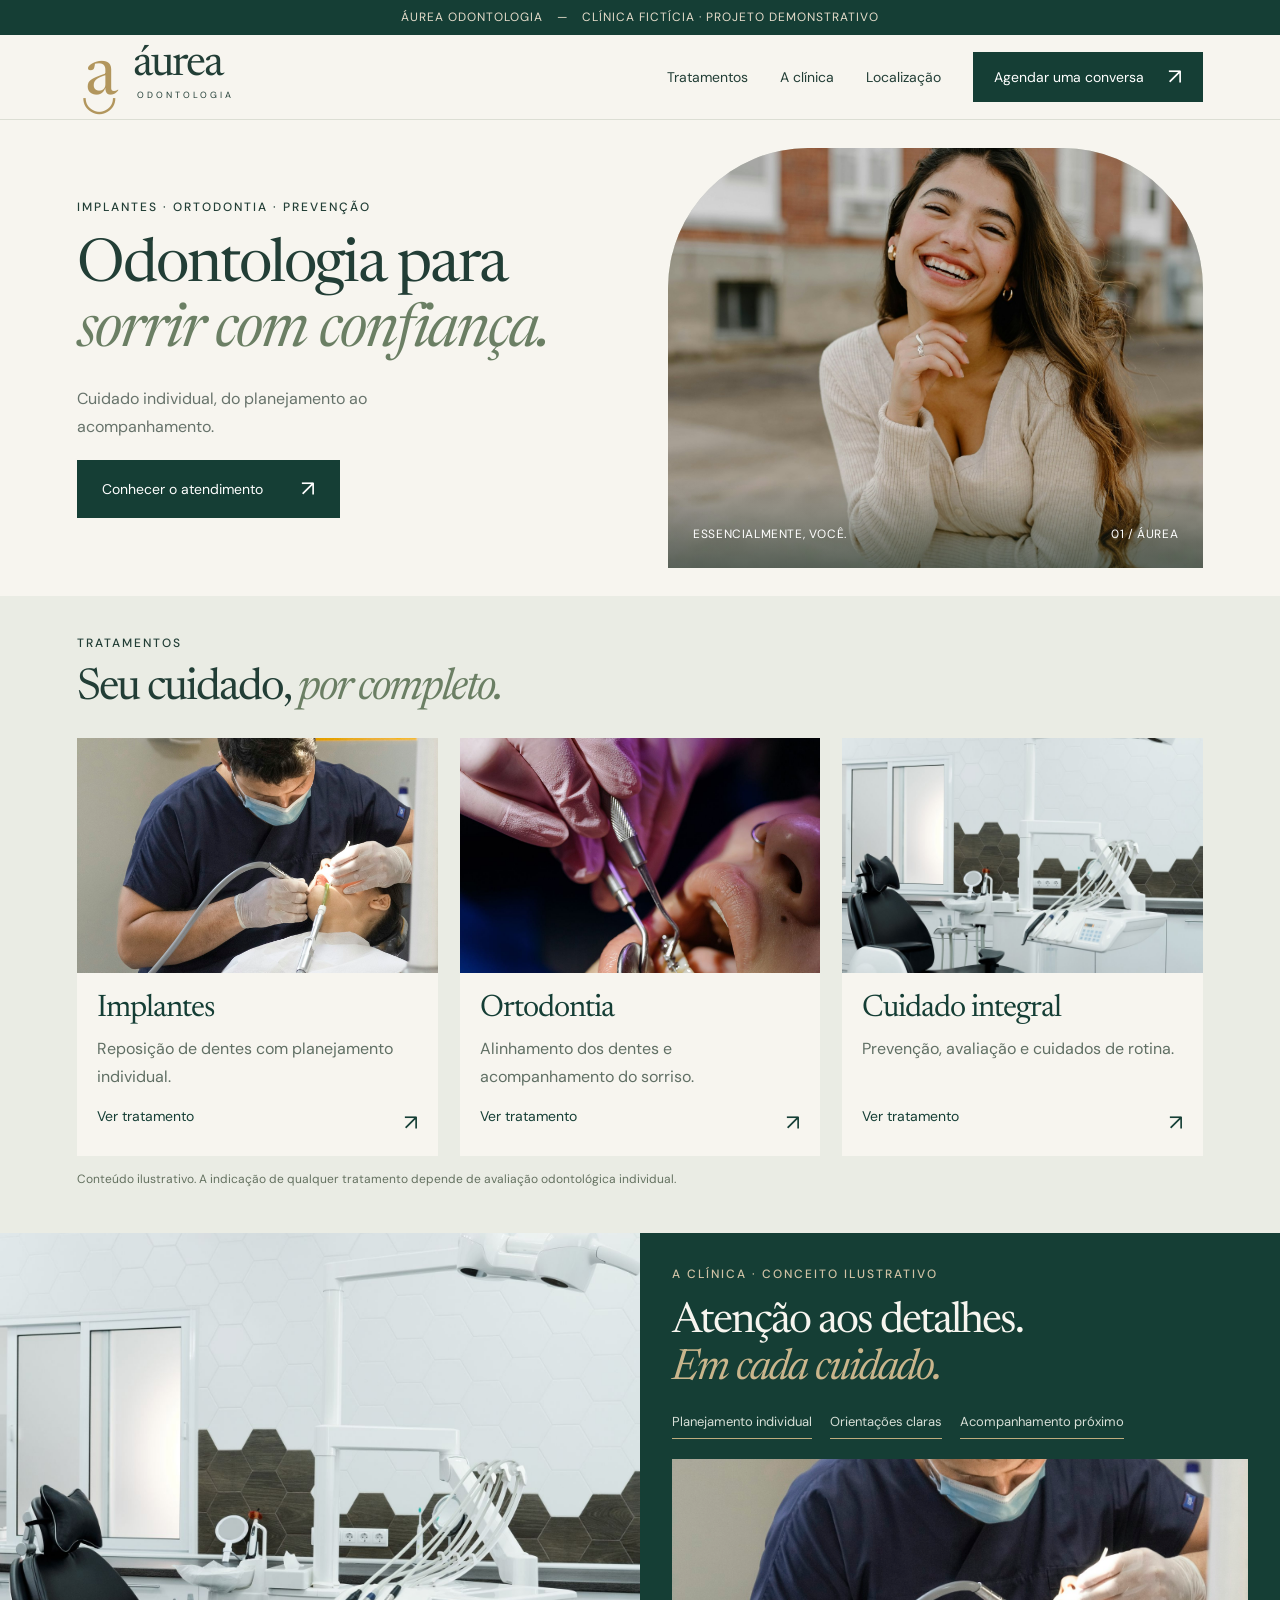
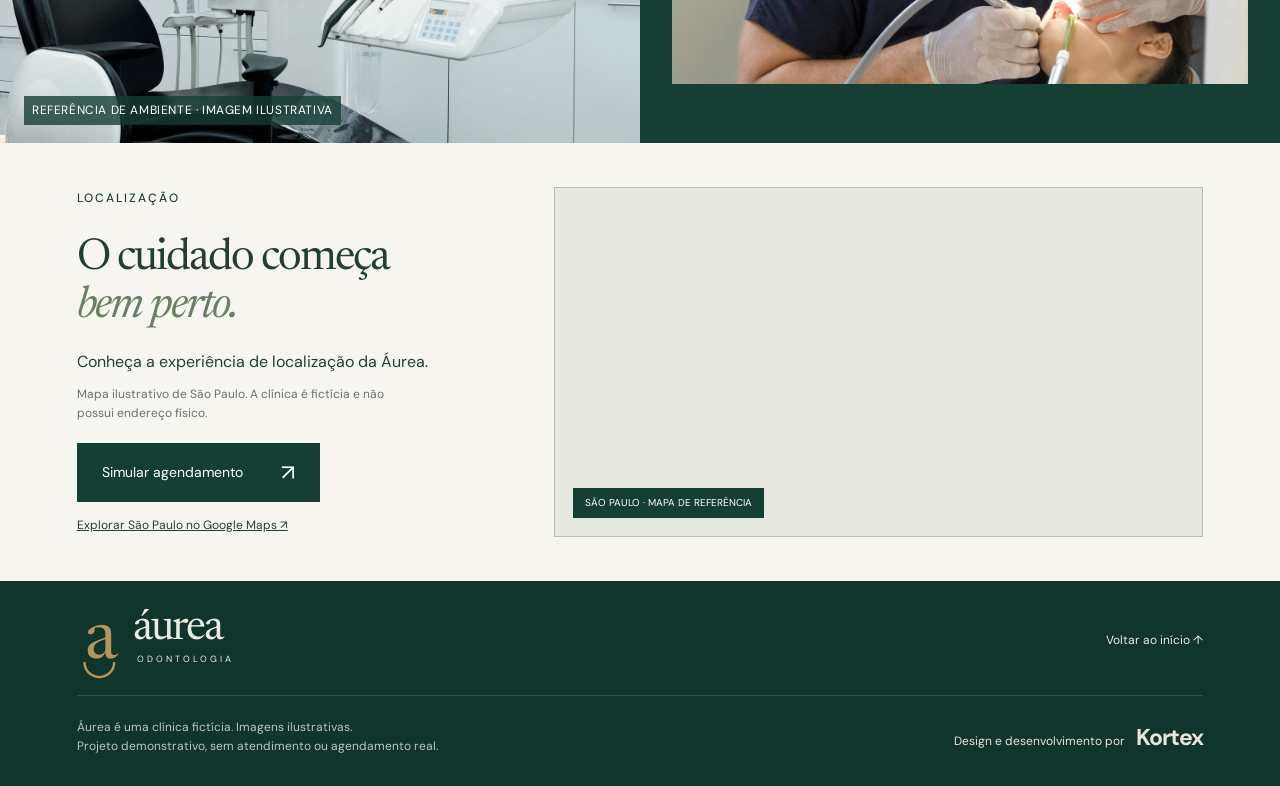
==== aurea-odontologia/index.html @ 4bc6fe1f "Add Aurea Odontologia demo to portfolio" ====
<!doctype html><html lang="pt-BR"><head><meta charset="utf-8"><meta name="viewport" content="width=device-width,initial-scale=1"><meta name="description" content="Áurea Odontologia. Um conceito de cuidado com tempo, escuta e naturalidade. Projeto demonstrativo por Kortex."><meta name="theme-color" content="#153e35"><title>Áurea Odontologia — Cuidado que começa em você</title><link rel="icon" href="assets/favicon.svg"><link rel="stylesheet" href="style.css"></head><body>
<div class="demo-bar">ÁUREA ODONTOLOGIA <span>—</span> CLÍNICA FICTÍCIA · PROJETO DEMONSTRATIVO</div>
<header><a class="brand" href="#inicio" aria-label="Áurea Odontologia, início"><span class="brand-symbol" aria-hidden="true">a<span>◡</span></span><span>áurea<small>ODONTOLOGIA</small></span></a><button class="menu-toggle" aria-expanded="false" aria-controls="navigation">Menu <span>☰</span></button><nav id="navigation" aria-label="Navegação principal"><a href="#cuidados">Tratamentos</a><a href="#espaco">A clínica</a><a href="#localizacao">Localização</a><button class="button small" data-book>Agendar uma conversa <span>↗</span></button></nav></header>
<main><section class="hero" id="inicio"><div class="hero-copy"><p class="eyebrow">IMPLANTES · ORTODONTIA · PREVENÇÃO</p><h1>Odontologia para <br><em>sorrir com confiança.</em></h1><p class="intro">Cuidado individual, do planejamento ao acompanhamento.</p><button class="button" data-book>Conhecer o atendimento <span>↗</span></button></div><div class="hero-photo"><img src="assets/sorriso.jpg" alt="Retrato ilustrativo de uma mulher com sorriso natural" fetchpriority="high" width="1000" height="1200"><div class="photo-label"><span>ESSENCIALMENTE, VOCÊ.</span><span>01 / ÁUREA</span></div></div></section>

<section class="care section" id="cuidados"><div class="section-heading"><div><p class="eyebrow">TRATAMENTOS</p><h2>Seu cuidado, <em>por completo.</em></h2></div></div><div class="treatments"><button class="treatment" data-treatment="Implantes"><img src="assets/implantes.jpg" alt="Atendimento odontológico ilustrativo" width="700" height="500" loading="lazy"><h3>Implantes</h3><p>Reposição de dentes com planejamento individual.</p><span class="text-link">Ver tratamento <b>↗</b></span></button><button class="treatment" data-treatment="Ortodontia"><img src="assets/ortodontia.jpg" alt="Ortodontia: fotografia ilustrativa" width="700" height="500" loading="lazy"><h3>Ortodontia</h3><p>Alinhamento dos dentes e acompanhamento do sorriso.</p><span class="text-link">Ver tratamento <b>↗</b></span></button><button class="treatment" data-treatment="Cuidado integral"><img src="assets/clinica.jpg" alt="Consultório para cuidado odontológico" width="700" height="500" loading="lazy"><h3>Cuidado integral</h3><p>Prevenção, avaliação e cuidados de rotina.</p><span class="text-link">Ver tratamento <b>↗</b></span></button></div><p class="fine-print">Conteúdo ilustrativo. A indicação de qualquer tratamento depende de avaliação odontológica individual.</p></section>
<section class="space" id="espaco"><div class="space-image"><img src="assets/clinica.jpg" alt="Ambiente odontológico ilustrativo, claro e acolhedor" width="1200" height="1000" loading="lazy"><span>REFERÊNCIA DE AMBIENTE · IMAGEM ILUSTRATIVA</span></div><div class="space-copy"><p class="eyebrow">A CLÍNICA · CONCEITO ILUSTRATIVO</p><h2>Atenção aos detalhes.<br><em>Em cada cuidado.</em></h2><div class="quality"><span>Planejamento individual</span><span>Orientações claras</span><span>Acompanhamento próximo</span></div><img class="space-extra" src="assets/implantes.jpg" alt="Referência ilustrativa de atendimento odontológico" loading="lazy" width="700" height="450"></div></section>
<section class="location section" id="localizacao"><div class="location-copy"><p class="eyebrow">LOCALIZAÇÃO</p><h2>O cuidado começa<br><em>bem perto.</em></h2><p>Conheça a experiência de localização da Áurea.</p><small>Mapa ilustrativo de São Paulo. A clínica é fictícia e não possui endereço físico.</small><button class="button" data-book>Simular agendamento <span>↗</span></button><a class="map-link" href="https://www.google.com/maps/search/?api=1&query=S%C3%A3o+Paulo" target="_blank" rel="noopener noreferrer">Explorar São Paulo no Google Maps ↗</a></div><div class="map-frame"><iframe title="Google Maps — São Paulo, referência ilustrativa sem endereço da clínica" src="https://maps.google.com/maps?q=Sao%20Paulo%20Brasil&amp;z=12&amp;output=embed" loading="lazy" referrerpolicy="no-referrer-when-downgrade" allowfullscreen></iframe><span class="map-caption">SÃO PAULO · MAPA DE REFERÊNCIA</span></div></section></main>
<footer><div class="footer-top"><a class="brand light" href="#inicio"><span class="brand-symbol" aria-hidden="true">a<span>◡</span></span><span>áurea<small>ODONTOLOGIA</small></span></a><p>Cuidado que respeita<br>a sua essência.</p><a href="#inicio">Voltar ao início ↑</a></div><div class="footer-bottom"><p>Áurea é uma clínica fictícia. Imagens ilustrativas.<br>Projeto demonstrativo, sem atendimento ou agendamento real.</p><p class="credit">Design e desenvolvimento por <strong>Kortex</strong></p></div></footer>
<dialog id="booking" aria-labelledby="dialog-title"><button class="close" aria-label="Fechar janela">×</button><p class="eyebrow">EXPERIÊNCIA DEMONSTRATIVA</p><h2 id="dialog-title">O primeiro passo<br>é <em>conversar.</em></h2><p>Escolha um assunto para visualizar a mensagem de primeiro contato. Nenhum dado será enviado.</p><label for="interest">Sobre o que você gostaria de conversar?</label><select id="interest"><option>Primeira consulta</option><option>Implantes</option><option>Ortodontia</option><option>Cuidado integral</option></select><div class="message-preview"><span>PRÉVIA DA MENSAGEM PARA WHATSAPP</span><p id="message"></p></div><button class="button" id="simulate">Simular próximo passo <span>↗</span></button><p id="status" role="status"></p><small>Não há um número de WhatsApp vinculado a esta demonstração.</small></dialog>
<dialog id="detail" aria-labelledby="detail-title"><button class="close" aria-label="Fechar janela">×</button><p class="eyebrow">CUIDADOS ÁUREA</p><h2 id="detail-title"></h2><p id="detail-copy"></p><p class="detail-note">Em uma clínica real, a consulta é o momento de avaliar seu caso, esclarecer dúvidas e definir possibilidades. Esta página não oferece diagnóstico ou indicação individual.</p><button class="button" id="detail-book">Conversar sobre este cuidado <span>↗</span></button></dialog><script src="app.js"></script></body></html>
---- aurea-odontologia/style.css ----
@import url('https://fonts.googleapis.com/css2?family=DM+Sans:wght@400;500;600&family=Manrope:wght@400;500;600&family=Newsreader:ital,wght@0,400;0,500;1,400&display=swap');
:root{--green:#153e35;--ivory:#f7f5ef;--champagne:#c9b58c;--ink:#223e36;--muted:#67736b}*{box-sizing:border-box}html{scroll-behavior:smooth;scroll-padding-top:100px}body{margin:0;background:var(--ivory);color:var(--ink);font-family:'DM Sans',sans-serif;font-size:16px;line-height:1.6}button,a,select{-webkit-tap-highlight-color:transparent}a{color:inherit;text-decoration:none}button,select{font:inherit}button{cursor:pointer}button:focus-visible,a:focus-visible,select:focus-visible{outline:3px solid #a98442;outline-offset:5px}.demo-bar{text-align:center;background:var(--green);color:#e6ddcb;font-size:10px;letter-spacing:1.8px;padding:8px 16px}.demo-bar span{margin:0 10px}header{height:106px;padding:0 6%;display:flex;align-items:center;justify-content:space-between;border-bottom:1px solid #dcded4}.brand{display:flex;align-items:center;gap:14px;font-family:'Newsreader',Georgia,serif;font-size:43px;line-height:.85;letter-spacing:-2px}.brand small{display:block;font-family:'DM Sans',sans-serif;font-size:9px;letter-spacing:3px;line-height:2.6;margin-left:4px}.brand-symbol{font-family:Georgia,serif;font-size:49px;border:1px solid var(--champagne);width:54px;height:63px;border-radius:50% 50% 0 0;text-align:center;line-height:1.24;font-weight:400;letter-spacing:-5px;padding-right:5px;color:#ad9360}nav{display:flex;align-items:center;gap:32px;font-size:13px}nav a:hover{color:#8d713f}.button{border:1px solid var(--green);background:var(--green);color:white;display:inline-flex;align-items:center;justify-content:space-between;gap:38px;padding:17px 24px;font-size:14px;transition:background .2s,transform .2s}.button:hover{background:#275c4f;transform:translateY(-2px)}.button span{font-size:22px;line-height:1}.button.small{padding:13px 20px;font-size:12px;gap:24px}.menu-toggle{display:none}.hero{position:relative;display:grid;grid-template-columns:1fr 1fr;min-height:690px;padding:36px 4% 58px 8%;gap:4%}.hero-copy{padding:45px 0 30px}.eyebrow{font-size:11px;letter-spacing:2px;font-weight:500;margin:0 0 28px}h1,h2,h3{font-family:'Newsreader',Georgia,serif;font-weight:400;letter-spacing:-2px;line-height:1.08;margin:0}h1{font-size:clamp(58px,5.6vw,87px)}em{font-weight:400;color:#6b7f64}h1 em{white-space:nowrap}h2{font-size:clamp(39px,4vw,59px)}h3{font-size:34px;letter-spacing:-1px}.intro{color:var(--muted);margin:25px 0 26px;font-size:16px;line-height:1.7}.hero-note{font-size:11px;color:var(--muted);margin-top:20px}.hero-photo{position:relative;min-height:560px;overflow:hidden;border-radius:210px 210px 0 0;background:#d6dace}.hero-photo img{width:100%;height:100%;position:absolute;object-fit:cover;object-position:50% 40%}.photo-label{position:absolute;bottom:0;left:0;right:0;padding:45px 25px 24px;display:flex;justify-content:space-between;color:#fff;background:linear-gradient(transparent,#10261d88);font-size:10px;letter-spacing:1.5px}.scroll-link{position:absolute;bottom:18px;left:8%;font-size:11px;display:flex;gap:30px}.section{padding:90px 8%}.essence{border-top:1px solid #ddded4;display:grid;grid-template-columns:1fr 2.05fr;gap:45px}.essence>.eyebrow{padding-top:12px}.essence-text{display:grid;grid-template-columns:1fr 1fr;gap:35px;margin-top:28px;color:var(--muted);font-size:14px}.essence-text p{margin:0}.care{background:#eaece4}.section-heading{display:flex;justify-content:space-between;align-items:end;gap:30px}.section-heading>p{font-size:14px;color:var(--muted);margin-bottom:5px}.treatments{display:grid;grid-template-columns:repeat(3,1fr);margin-top:48px;border-top:1px solid #bac4b7;border-bottom:1px solid #bac4b7}.treatment{text-align:left;border:0;border-right:1px solid #bac4b7;background:transparent;padding:29px 30px 30px;color:var(--green);transition:background .2s}.treatment:first-child{padding-left:0}.treatment:last-child{border-right:0}.treatment:hover{background:#dfe4d8}.number{display:block;font-size:12px;color:#65765f;margin-bottom:35px}.treatment p{font-size:14px;color:#606f64;line-height:1.7;margin:18px 0 25px}.text-link{display:flex;justify-content:space-between;font-size:12px}.text-link b{font-size:22px;font-weight:400}.fine-print{font-size:11px;color:#647160;margin:20px 0 0}.space{display:grid;grid-template-columns:1.1fr 1fr;background:var(--green);color:var(--ivory)}.space-image{min-height:635px;position:relative}.space-image img{height:100%;width:100%;object-fit:cover;position:absolute}.space-image>span{position:absolute;bottom:18px;left:24px;background:#153e35c9;color:white;padding:5px 8px;font-size:9px;letter-spacing:1px}.space-copy{padding:75px 15% 70px 13%}.space-copy em{color:#c9b58c}.space-copy>p:not(.eyebrow){font-size:14px;color:#c3cec6;margin:25px 0 32px}.space-copy .eyebrow{color:#d0c2a5}.space-detail{padding:13px 0;border-top:1px solid #ffffff25;font-size:12px}.space-detail span{color:#bfae88;margin-right:22px}.invitation{text-align:center;padding-top:85px;padding-bottom:85px}.invitation h2{font-size:64px}.invitation>p:not(.eyebrow){font-size:14px;color:var(--muted);margin:25px 0}.invitation small{display:block;font-size:11px;margin-top:17px;color:var(--muted)}footer{padding:45px 8% 24px;background:#10352d;color:#eaece4}.footer-top{display:flex;align-items:center;justify-content:space-between;padding-bottom:37px;border-bottom:1px solid #ffffff25}.footer-top>p{font-family:'Newsreader',serif;font-size:26px;line-height:1.2;margin:0}.footer-top>a:last-child{font-size:12px}.footer-bottom{display:flex;justify-content:space-between;align-items:center;gap:25px;padding-top:17px}.footer-bottom p{font-size:10px;color:#bac6bc}.footer-bottom .credit{font-size:12px;color:#e9e5d9}.credit strong{font-size:23px;letter-spacing:-1px;margin-left:8px}dialog{width:min(560px,calc(100% - 32px));border:1px solid #c9b58c;padding:44px;background:var(--ivory);color:var(--green);max-height:calc(100dvh - 40px);overflow:auto}dialog::backdrop{background:#09261fc4;backdrop-filter:blur(5px)}dialog h2{font-size:44px}dialog>p:not(.eyebrow){font-size:14px;color:#606f64}.close{position:absolute;right:14px;top:10px;background:none;border:0;font-size:28px;color:var(--green);width:40px;height:40px}dialog label{display:block;font-size:13px;margin:24px 0 8px}select{width:100%;padding:13px;border:1px solid #aab6a8;background:#fff;color:var(--green);font-size:16px}.message-preview{background:#e8ece2;padding:18px;margin:20px 0}.message-preview span{font-size:9px;letter-spacing:1.2px}.message-preview p{font-size:14px;margin-bottom:0}dialog small{display:block;font-size:11px;color:var(--muted)}#status{font-weight:500}body.modal-open{overflow:hidden}.detail-note{border-top:1px solid #c9d0c4;padding-top:20px;margin-bottom:25px}
@media(min-width:1600px){body{max-width:1800px;margin:auto}}@media(max-width:1000px){header{padding:0 5%;height:95px}nav{gap:18px}nav a{font-size:12px}.hero{padding-left:6%;gap:3%;min-height:630px}.hero-copy{padding-top:30px}h1{font-size:60px}.hero-photo{min-height:520px}.hero-note{max-width:240px}.section{padding:65px 6%}.essence{grid-template-columns:1fr;gap:0}.space-copy{padding:55px 9%}.space-image{min-height:600px}.treatment{padding:25px 20px}.space h2{font-size:47px}}
@media(max-width:700px){.demo-bar{font-size:8px;letter-spacing:.8px;padding:7px 10px}.demo-bar span{margin:0 3px}header{height:87px}.brand{font-size:36px}.brand-symbol{width:44px;height:53px;font-size:40px}.brand small{font-size:8px}.menu-toggle{display:flex;gap:13px;align-items:center;border:0;background:none;color:var(--green);font-size:13px;padding:12px 0 12px 12px}.menu-toggle span{font-size:20px}nav{display:none;position:absolute;top:114px;left:0;right:0;background:var(--ivory);padding:23px 6%;z-index:5;box-shadow:0 10px 20px #153e3520}nav.open{display:flex;align-items:stretch;flex-direction:column}nav a{font-size:16px;padding:7px 0}.hero{display:flex;flex-direction:column;padding:30px 6% 45px;gap:25px}.hero-copy{padding:0}.hero .eyebrow{font-size:9px;margin-bottom:24px}h1{font-size:clamp(48px,10vw,68px);letter-spacing:-1.8px}.intro{font-size:15px;margin:20px 0}.hero-note{max-width:none;margin:15px 0 0;font-size:10px}.hero-photo{min-height:0;height:410px;border-radius:160px 160px 0 0}.hero-photo img{object-position:center 35%}.scroll-link{left:6%;bottom:12px}.section{padding:52px 6%}.eyebrow{font-size:10px;margin-bottom:23px}h2{font-size:40px;letter-spacing:-1.4px}.essence-text{grid-template-columns:1fr;gap:15px;margin-top:23px}.section-heading{display:block}.section-heading>p{margin-top:24px}.treatments{grid-template-columns:1fr;margin-top:30px}.treatment,.treatment:first-child{padding:25px 0;border-right:0;border-bottom:1px solid #bac4b7}.treatment:last-child{border-bottom:0}.number{margin-bottom:16px}.treatment p{margin:12px 0 18px}.fine-print{line-height:1.6}.space{grid-template-columns:1fr}.space-image{min-height:360px}.space-copy{padding:45px 7%}.space h2{font-size:46px}.invitation h2{font-size:49px}.invitation .eyebrow{font-size:9px}.footer-top{flex-wrap:wrap;gap:28px}.footer-top>p{font-size:22px}.footer-top>a:last-child{width:100%}.footer-bottom{display:block}.footer-bottom .credit{margin-top:23px}footer{padding:36px 6% 22px}dialog{padding:38px 24px 28px}dialog h2{font-size:38px}dialog .button{width:100%;gap:10px}.photo-label{font-size:8px;padding:35px 18px 18px}}@media(prefers-reduced-motion:reduce){html{scroll-behavior:auto}*,*::before,*::after{transition:none!important}}
/* Leitura confortável em conteúdo e controles. */
.essence-text,.treatment p,.section-heading>p,.space-copy>p:not(.eyebrow),.invitation>p:not(.eyebrow),dialog>p:not(.eyebrow),.message-preview p{font-size:16px}nav,nav a,.button.small,.text-link,.space-detail,dialog label{font-size:14px}.fine-print,.hero-note,.invitation small,dialog small,.footer-bottom p,.scroll-link{font-size:12px}.demo-bar{font-size:12px;letter-spacing:1px}.eyebrow{font-size:12px}.photo-label,.space-image>span{font-size:12px;letter-spacing:.6px}.message-preview span{font-size:12px;letter-spacing:.6px}@media(max-width:700px){.demo-bar{font-size:10px;letter-spacing:.1px}.hero .eyebrow,.invitation .eyebrow{font-size:11px}nav{top:117px}.photo-label,.space-image>span{font-size:10px}.hero-note{font-size:12px}.hero h1 em{white-space:normal}}
/* Revisão: serviços e fotografia em primeiro plano. */
.brand-symbol{position:relative;border:0;border-radius:0;width:44px;height:52px;font-family:'Newsreader',Georgia,serif;font-size:65px;line-height:.85;letter-spacing:-4px;padding:0;color:#b2965d}.brand-symbol>span{position:absolute;bottom:-5px;left:4px;font-family:Georgia,serif;font-size:42px;line-height:.6;letter-spacing:0}.brand{gap:12px}header{height:85px}.hero{min-height:0;padding:28px 6%;gap:5%;align-items:center}.hero-copy{padding:20px 0}.hero h1{font-size:clamp(44px,4.7vw,68px);letter-spacing:-2px}.hero h1 em{white-space:normal}.hero .eyebrow{margin-bottom:18px}.hero .intro{margin:20px 0;max-width:330px}.hero-photo{min-height:420px;border-radius:140px 140px 0 0}.section{padding:44px 6%}.care{padding-top:38px}.section-heading h2{font-size:44px}.section-heading .eyebrow{margin-bottom:13px}.treatments{gap:22px;border:0;margin-top:24px}.treatment,.treatment:first-child,.treatment:last-child{padding:0 0 16px;border:0;background:#f7f5ef;overflow:hidden}.treatment img{width:100%;height:235px;object-fit:cover;display:block;margin-bottom:19px}.treatment h3,.treatment p,.treatment .text-link{margin-left:20px;margin-right:20px}.treatment p{margin-top:10px;margin-bottom:15px}.treatment h3{font-size:31px}.fine-print{margin-top:14px}.space{grid-template-columns:1fr 1fr;gap:0}.space-image{min-height:510px}.space-copy{padding:32px}.space-copy h2{font-size:43px}.space-copy .eyebrow{margin-bottom:15px}.quality{display:flex;flex-wrap:wrap;gap:8px 18px;margin:20px 0;font-size:13px;color:#d7dfd7}.quality span{border-bottom:1px solid #bfac7e;padding-bottom:5px}.space-extra{width:100%;height:225px;object-fit:cover;display:block}.location{display:grid;grid-template-columns:.8fr 1.2fr;gap:45px;align-items:center}.location h2{font-size:44px}.location-copy>p:not(.eyebrow){font-size:16px;margin:18px 0 10px}.location small{display:block;color:var(--muted);font-size:12px;max-width:330px}.location .button{margin-top:20px}.map-link{display:block;font-size:12px;margin-top:14px;text-decoration:underline}.map-frame{position:relative;border:1px solid #b8bfae;background:#e6e8df;height:350px;padding:9px}.map-frame iframe{width:100%;height:100%;border:0}.map-caption{position:absolute;bottom:18px;left:18px;background:var(--green);color:white;padding:7px 12px;font-size:10px;pointer-events:none}.footer-top{padding-bottom:24px}footer{padding:30px 6% 18px}.footer-top>p{display:none}.footer-bottom{padding-top:10px}@media(max-width:1000px){nav{gap:15px}.hero h1{font-size:47px}.hero-photo{min-height:360px}.treatment img{height:195px}.space-copy{padding:26px}.space-copy h2{font-size:37px}.location{gap:25px}}@media(max-width:700px){header{height:73px}.brand-symbol{width:37px;height:44px;font-size:56px}.brand-symbol>span{font-size:35px;bottom:-4px}.hero{display:grid;grid-template-columns:1.1fr .9fr;padding:22px 5%;gap:18px}.hero-copy{padding:0}.hero h1{font-size:clamp(30px,5.4vw,41px);letter-spacing:-1px}.hero h1 br{display:none}.hero .eyebrow{font-size:9px;letter-spacing:.8px;margin-bottom:12px}.hero .intro{font-size:14px;margin:13px 0;line-height:1.5}.hero .button{padding:12px;font-size:12px;gap:12px}.hero-photo{height:280px;min-height:0;border-radius:80px 80px 0 0}.hero-photo img{object-position:52% 35%}.photo-label{display:none}nav{top:103px}.section{padding:30px 5%}.section-heading h2{font-size:34px}.section-heading .eyebrow{margin-bottom:10px}.treatments{gap:14px;margin-top:18px}.treatment,.treatment:first-child,.treatment:last-child{display:grid;grid-template-columns:125px 1fr;column-gap:16px;padding:0}.treatment img{grid-column:1;grid-row:1/4;height:100%;min-height:180px;margin:0}.treatment h3{margin:17px 15px 0 0;font-size:29px}.treatment p{margin:8px 15px 8px 0;font-size:14px}.treatment .text-link{margin:0 15px 12px 0;font-size:12px}.space{grid-template-columns:1fr 1fr}.space-image{min-height:400px}.space-copy{padding:24px 18px}.space-copy h2{font-size:30px}.space-copy .eyebrow{font-size:9px;letter-spacing:.8px}.quality{font-size:12px;gap:9px;margin:16px 0}.space-extra{height:150px}.space-image>span{font-size:8px;left:10px;right:10px}.location{grid-template-columns:1fr;gap:22px}.location h2{font-size:36px}.location .eyebrow{margin-bottom:12px}.map-frame{height:280px}.location-copy>p:not(.eyebrow){display:none}.location small{margin-top:13px;max-width:none}}@media(max-width:420px){.hero{grid-template-columns:1fr;gap:16px}.hero h1{font-size:40px;max-width:340px}.hero .intro{max-width:none;margin:10px 0 15px}.hero-photo{height:235px;border-radius:0}.hero-photo img{object-position:50% 29%}.hero .eyebrow{font-size:10px}.space{grid-template-columns:1fr}.space-image{min-height:290px}.space-copy{padding:22px 5%;display:grid;grid-template-columns:1fr 100px;gap:0 14px}.space-copy .eyebrow,.space-copy h2,.space-copy .quality{grid-column:1}.space-extra{grid-column:2;grid-row:1/4;height:100%;min-height:180px}.space-copy h2{font-size:30px}.quality{margin-bottom:0}.treatment,.treatment:first-child,.treatment:last-child{grid-template-columns:110px 1fr;column-gap:12px}.treatment h3{font-size:27px}.brand{font-size:34px}}
@media(min-width:701px){.treatment,.treatment:first-child,.treatment:last-child{display:flex;flex-direction:column;align-items:stretch}.treatment .text-link{margin-top:auto}.treatment img{flex-shrink:0}}
/* Mobile: hierarquia ampla sem colunas estreitas ou fotos esticadas. */
@media(max-width:700px){
 header{position:relative;height:76px}nav{top:100%}.demo-bar{font-size:10px;line-height:1.4;padding:7px 12px}
 .hero{grid-template-columns:1fr;gap:20px;padding:24px 5% 26px;align-items:start}
 .hero-copy{width:100%;padding:0}.hero .eyebrow{font-size:11px;line-height:1.5;letter-spacing:.9px;margin-bottom:14px}
 .hero h1{font-size:clamp(43px,11.4vw,62px);line-height:1.03;letter-spacing:-1.5px;max-width:560px}.hero h1 br{display:none}.hero h1 em{display:block}
 .hero .intro{font-size:16px;line-height:1.5;max-width:390px;margin:15px 0 18px}.hero .button{width:100%;min-height:52px;padding:15px 19px;font-size:16px;gap:16px}
 .hero-photo{height:auto;min-height:0;width:100%;aspect-ratio:1.55;border-radius:4px;overflow:hidden}.hero-photo img{object-fit:cover;object-position:50% 31%}
 .section{padding:30px 5%}.section-heading h2{font-size:clamp(33px,8.5vw,43px);line-height:1.08}.section-heading .eyebrow{font-size:12px}
 .treatments{gap:12px;margin-top:20px}.treatment,.treatment:first-child,.treatment:last-child{display:grid;grid-template-columns:minmax(0,36%) minmax(0,1fr);grid-template-rows:auto 1fr auto;gap:0 14px;align-items:start;padding:0;min-height:200px}
 .treatment img{grid-column:1;grid-row:1/4;width:100%;height:100%;min-height:0;max-height:none;object-fit:cover;object-position:50% 58%;margin:0;align-self:stretch}
 .treatment h3{grid-column:2;margin:17px 12px 0 0;font-size:28px;line-height:1.08;letter-spacing:-.8px}.treatment p{grid-column:2;margin:10px 12px 8px 0;font-size:15px;line-height:1.45}.treatment .text-link{grid-column:2;align-self:end;align-items:center;min-height:40px;margin:0 14px 7px 0;font-size:13px}
 .space{grid-template-columns:1fr}.space-image{min-height:0;aspect-ratio:1.35}.space-image img{object-position:50% 55%}.space-image>span{font-size:10px;line-height:1.4;left:12px;right:auto;max-width:calc(100% - 24px)}
 .space-copy{display:block;padding:24px 5%}.space-copy .eyebrow{font-size:11px;margin-bottom:12px}.space-copy h2{font-size:35px;line-height:1.1}.quality{font-size:14px;margin:18px 0 0;gap:10px 18px}.space-extra{display:none}
 .location h2{font-size:36px}.location .button{width:100%;min-height:52px;font-size:16px}.map-frame{height:280px}.footer-top{gap:20px}.footer-bottom .credit{font-size:13px}.footer-bottom .credit strong{display:inline-block}
}
@media(min-width:520px) and (max-width:700px){.hero-photo{aspect-ratio:1.9}.hero .button{width:auto;min-width:270px}.treatment,.treatment:first-child,.treatment:last-child{grid-template-columns:180px 1fr;min-height:190px}}
@media(max-width:350px){.hero h1{font-size:41px}.hero .eyebrow{font-size:10px;letter-spacing:.5px}.treatment,.treatment:first-child,.treatment:last-child{grid-template-columns:33% 1fr;gap:0 11px}.treatment h3{font-size:26px}.treatment p{font-size:14px}.space-copy h2{font-size:32px}}
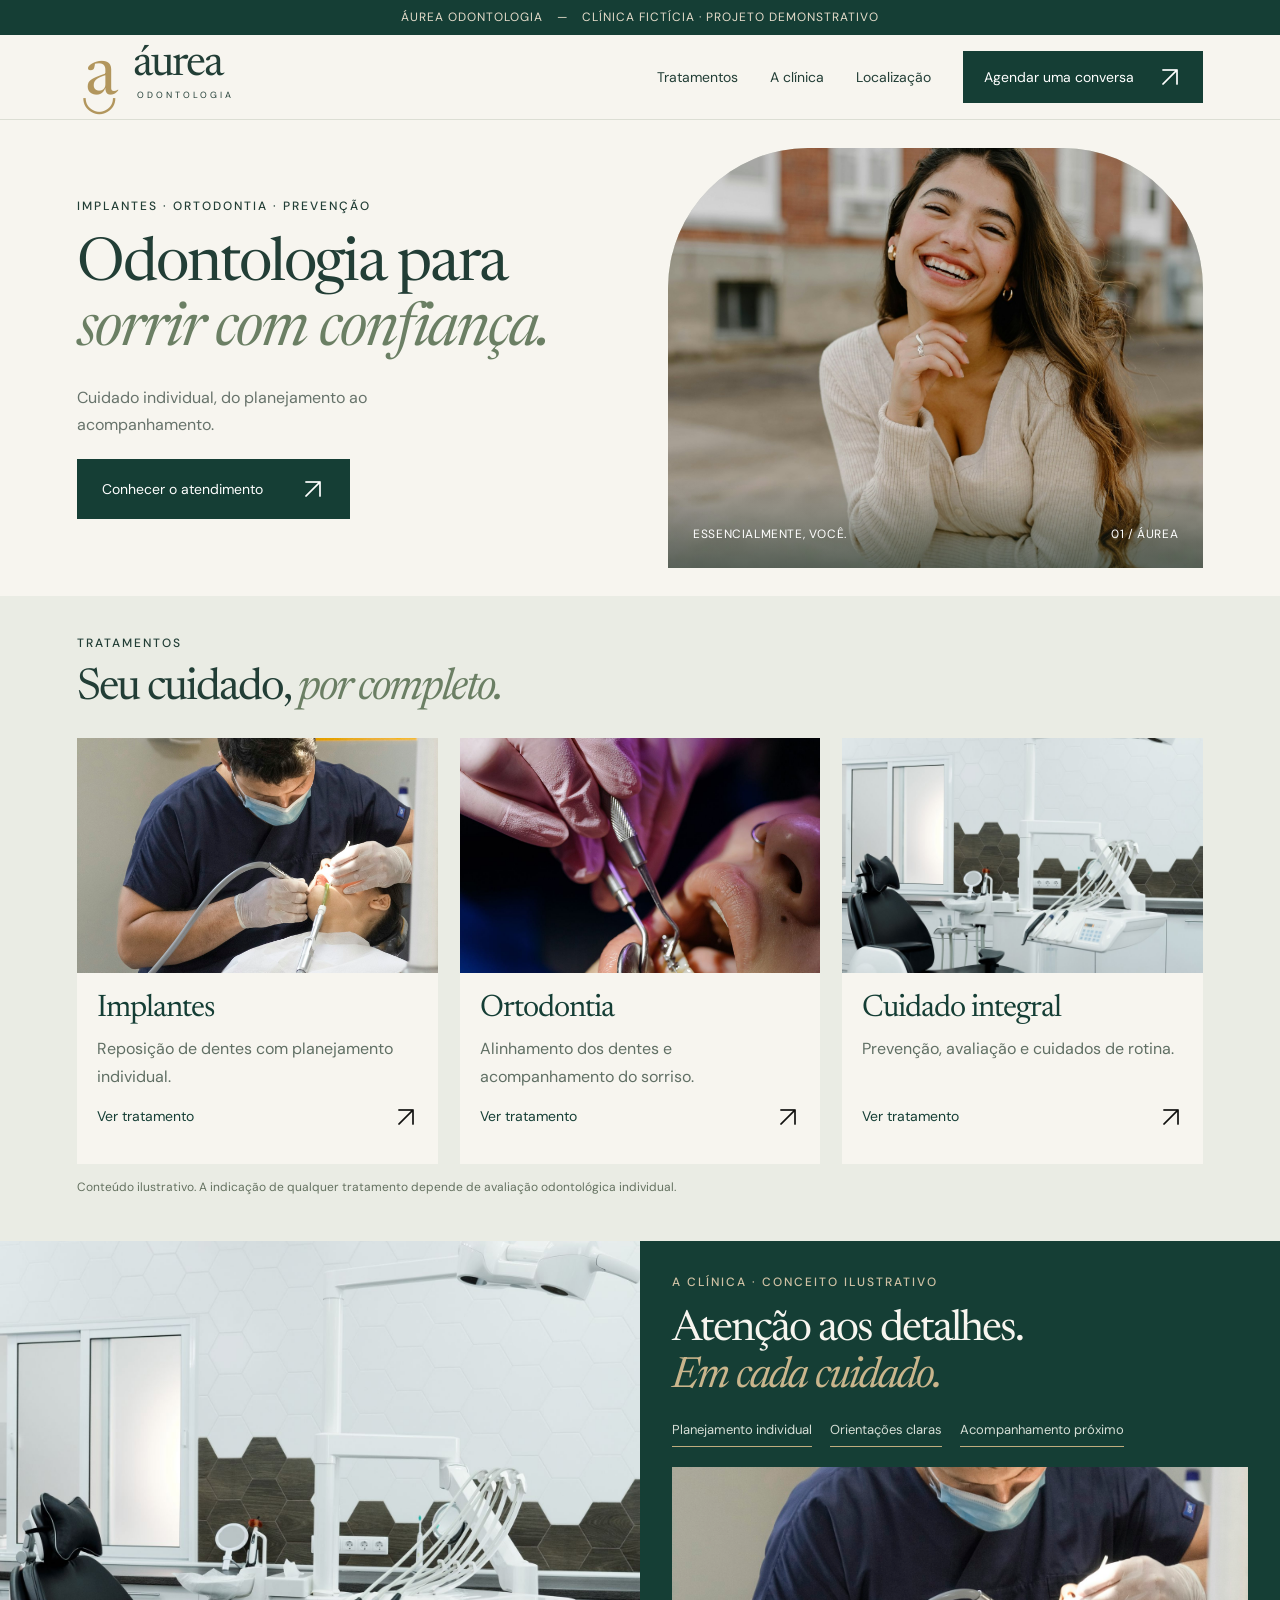
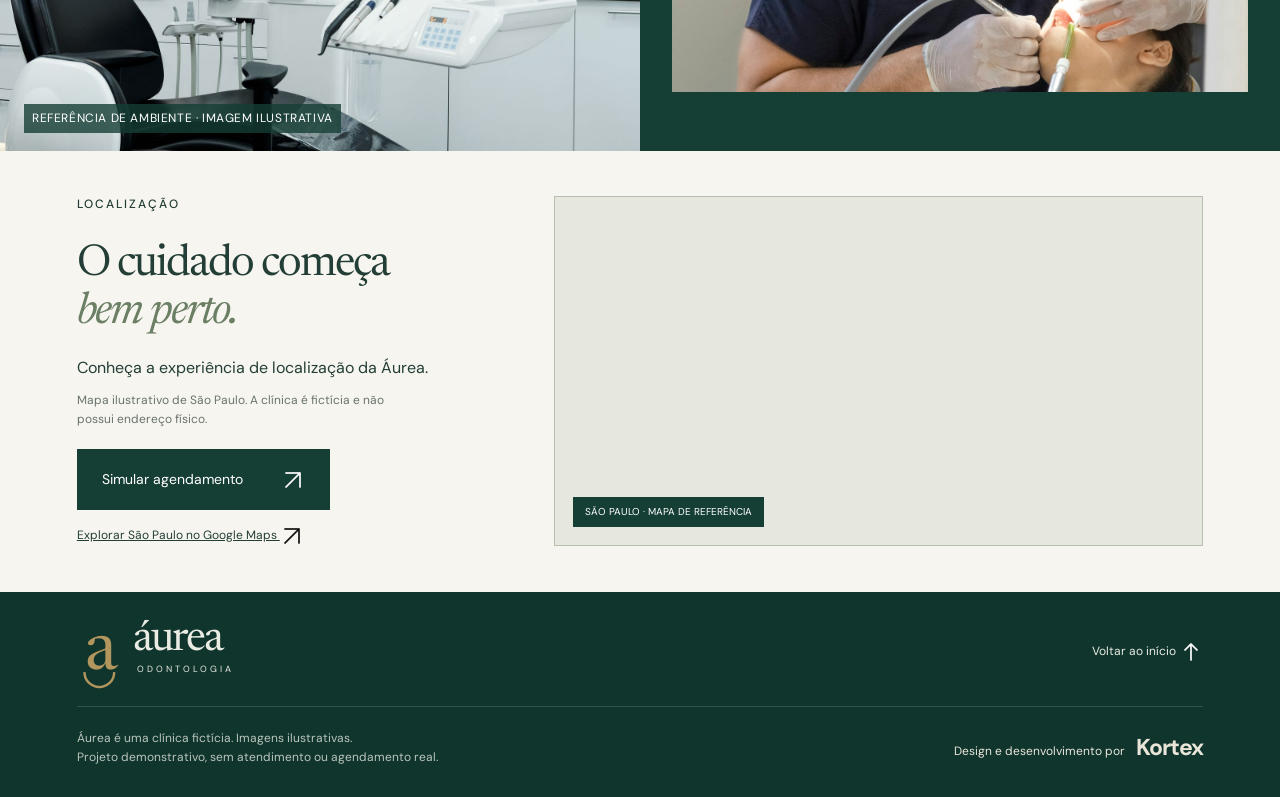
==== commit 5727d700: "Replace interface arrows and symbols with PNG icons" ====
--- a/aurea-odontologia/index.html
+++ b/aurea-odontologia/index.html
@@ -1,11 +1,11 @@
 <!doctype html><html lang="pt-BR"><head><meta charset="utf-8"><meta name="viewport" content="width=device-width,initial-scale=1"><meta name="description" content="Áurea Odontologia. Um conceito de cuidado com tempo, escuta e naturalidade. Projeto demonstrativo por Kortex."><meta name="theme-color" content="#153e35"><title>Áurea Odontologia — Cuidado que começa em você</title><link rel="icon" href="assets/favicon.svg"><link rel="stylesheet" href="style.css"></head><body>
 <div class="demo-bar">ÁUREA ODONTOLOGIA <span>—</span> CLÍNICA FICTÍCIA · PROJETO DEMONSTRATIVO</div>
-<header><a class="brand" href="#inicio" aria-label="Áurea Odontologia, início"><span class="brand-symbol" aria-hidden="true">a<span>◡</span></span><span>áurea<small>ODONTOLOGIA</small></span></a><button class="menu-toggle" aria-expanded="false" aria-controls="navigation">Menu <span>☰</span></button><nav id="navigation" aria-label="Navegação principal"><a href="#cuidados">Tratamentos</a><a href="#espaco">A clínica</a><a href="#localizacao">Localização</a><button class="button small" data-book>Agendar uma conversa <span>↗</span></button></nav></header>
-<main><section class="hero" id="inicio"><div class="hero-copy"><p class="eyebrow">IMPLANTES · ORTODONTIA · PREVENÇÃO</p><h1>Odontologia para <br><em>sorrir com confiança.</em></h1><p class="intro">Cuidado individual, do planejamento ao acompanhamento.</p><button class="button" data-book>Conhecer o atendimento <span>↗</span></button></div><div class="hero-photo"><img src="assets/sorriso.jpg" alt="Retrato ilustrativo de uma mulher com sorriso natural" fetchpriority="high" width="1000" height="1200"><div class="photo-label"><span>ESSENCIALMENTE, VOCÊ.</span><span>01 / ÁUREA</span></div></div></section>
+<header><a class="brand" href="#inicio" aria-label="Áurea Odontologia, início"><span class="brand-symbol" aria-hidden="true">a<span>◡</span></span><span>áurea<small>ODONTOLOGIA</small></span></a><button class="menu-toggle" aria-expanded="false" aria-controls="navigation">Menu <span><img class="ui-icon" src="assets/icons/menu.png" width="24" height="24" alt="" aria-hidden="true"></span></button><nav id="navigation" aria-label="Navegação principal"><a href="#cuidados">Tratamentos</a><a href="#espaco">A clínica</a><a href="#localizacao">Localização</a><button class="button small" data-book>Agendar uma conversa <span><img class="ui-icon" src="assets/icons/arrow-ne.png" width="24" height="24" alt="" aria-hidden="true"></span></button></nav></header>
+<main><section class="hero" id="inicio"><div class="hero-copy"><p class="eyebrow">IMPLANTES · ORTODONTIA · PREVENÇÃO</p><h1>Odontologia para <br><em>sorrir com confiança.</em></h1><p class="intro">Cuidado individual, do planejamento ao acompanhamento.</p><button class="button" data-book>Conhecer o atendimento <span><img class="ui-icon" src="assets/icons/arrow-ne.png" width="24" height="24" alt="" aria-hidden="true"></span></button></div><div class="hero-photo"><img src="assets/sorriso.jpg" alt="Retrato ilustrativo de uma mulher com sorriso natural" fetchpriority="high" width="1000" height="1200"><div class="photo-label"><span>ESSENCIALMENTE, VOCÊ.</span><span>01 / ÁUREA</span></div></div></section>
 
-<section class="care section" id="cuidados"><div class="section-heading"><div><p class="eyebrow">TRATAMENTOS</p><h2>Seu cuidado, <em>por completo.</em></h2></div></div><div class="treatments"><button class="treatment" data-treatment="Implantes"><img src="assets/implantes.jpg" alt="Atendimento odontológico ilustrativo" width="700" height="500" loading="lazy"><h3>Implantes</h3><p>Reposição de dentes com planejamento individual.</p><span class="text-link">Ver tratamento <b>↗</b></span></button><button class="treatment" data-treatment="Ortodontia"><img src="assets/ortodontia.jpg" alt="Ortodontia: fotografia ilustrativa" width="700" height="500" loading="lazy"><h3>Ortodontia</h3><p>Alinhamento dos dentes e acompanhamento do sorriso.</p><span class="text-link">Ver tratamento <b>↗</b></span></button><button class="treatment" data-treatment="Cuidado integral"><img src="assets/clinica.jpg" alt="Consultório para cuidado odontológico" width="700" height="500" loading="lazy"><h3>Cuidado integral</h3><p>Prevenção, avaliação e cuidados de rotina.</p><span class="text-link">Ver tratamento <b>↗</b></span></button></div><p class="fine-print">Conteúdo ilustrativo. A indicação de qualquer tratamento depende de avaliação odontológica individual.</p></section>
+<section class="care section" id="cuidados"><div class="section-heading"><div><p class="eyebrow">TRATAMENTOS</p><h2>Seu cuidado, <em>por completo.</em></h2></div></div><div class="treatments"><button class="treatment" data-treatment="Implantes"><img src="assets/implantes.jpg" alt="Atendimento odontológico ilustrativo" width="700" height="500" loading="lazy"><h3>Implantes</h3><p>Reposição de dentes com planejamento individual.</p><span class="text-link">Ver tratamento <b><img class="ui-icon" src="assets/icons/arrow-ne.png" width="24" height="24" alt="" aria-hidden="true"></b></span></button><button class="treatment" data-treatment="Ortodontia"><img src="assets/ortodontia.jpg" alt="Ortodontia: fotografia ilustrativa" width="700" height="500" loading="lazy"><h3>Ortodontia</h3><p>Alinhamento dos dentes e acompanhamento do sorriso.</p><span class="text-link">Ver tratamento <b><img class="ui-icon" src="assets/icons/arrow-ne.png" width="24" height="24" alt="" aria-hidden="true"></b></span></button><button class="treatment" data-treatment="Cuidado integral"><img src="assets/clinica.jpg" alt="Consultório para cuidado odontológico" width="700" height="500" loading="lazy"><h3>Cuidado integral</h3><p>Prevenção, avaliação e cuidados de rotina.</p><span class="text-link">Ver tratamento <b><img class="ui-icon" src="assets/icons/arrow-ne.png" width="24" height="24" alt="" aria-hidden="true"></b></span></button></div><p class="fine-print">Conteúdo ilustrativo. A indicação de qualquer tratamento depende de avaliação odontológica individual.</p></section>
 <section class="space" id="espaco"><div class="space-image"><img src="assets/clinica.jpg" alt="Ambiente odontológico ilustrativo, claro e acolhedor" width="1200" height="1000" loading="lazy"><span>REFERÊNCIA DE AMBIENTE · IMAGEM ILUSTRATIVA</span></div><div class="space-copy"><p class="eyebrow">A CLÍNICA · CONCEITO ILUSTRATIVO</p><h2>Atenção aos detalhes.<br><em>Em cada cuidado.</em></h2><div class="quality"><span>Planejamento individual</span><span>Orientações claras</span><span>Acompanhamento próximo</span></div><img class="space-extra" src="assets/implantes.jpg" alt="Referência ilustrativa de atendimento odontológico" loading="lazy" width="700" height="450"></div></section>
-<section class="location section" id="localizacao"><div class="location-copy"><p class="eyebrow">LOCALIZAÇÃO</p><h2>O cuidado começa<br><em>bem perto.</em></h2><p>Conheça a experiência de localização da Áurea.</p><small>Mapa ilustrativo de São Paulo. A clínica é fictícia e não possui endereço físico.</small><button class="button" data-book>Simular agendamento <span>↗</span></button><a class="map-link" href="https://www.google.com/maps/search/?api=1&query=S%C3%A3o+Paulo" target="_blank" rel="noopener noreferrer">Explorar São Paulo no Google Maps ↗</a></div><div class="map-frame"><iframe title="Google Maps — São Paulo, referência ilustrativa sem endereço da clínica" src="https://maps.google.com/maps?q=Sao%20Paulo%20Brasil&amp;z=12&amp;output=embed" loading="lazy" referrerpolicy="no-referrer-when-downgrade" allowfullscreen></iframe><span class="map-caption">SÃO PAULO · MAPA DE REFERÊNCIA</span></div></section></main>
-<footer><div class="footer-top"><a class="brand light" href="#inicio"><span class="brand-symbol" aria-hidden="true">a<span>◡</span></span><span>áurea<small>ODONTOLOGIA</small></span></a><p>Cuidado que respeita<br>a sua essência.</p><a href="#inicio">Voltar ao início ↑</a></div><div class="footer-bottom"><p>Áurea é uma clínica fictícia. Imagens ilustrativas.<br>Projeto demonstrativo, sem atendimento ou agendamento real.</p><p class="credit">Design e desenvolvimento por <strong>Kortex</strong></p></div></footer>
-<dialog id="booking" aria-labelledby="dialog-title"><button class="close" aria-label="Fechar janela">×</button><p class="eyebrow">EXPERIÊNCIA DEMONSTRATIVA</p><h2 id="dialog-title">O primeiro passo<br>é <em>conversar.</em></h2><p>Escolha um assunto para visualizar a mensagem de primeiro contato. Nenhum dado será enviado.</p><label for="interest">Sobre o que você gostaria de conversar?</label><select id="interest"><option>Primeira consulta</option><option>Implantes</option><option>Ortodontia</option><option>Cuidado integral</option></select><div class="message-preview"><span>PRÉVIA DA MENSAGEM PARA WHATSAPP</span><p id="message"></p></div><button class="button" id="simulate">Simular próximo passo <span>↗</span></button><p id="status" role="status"></p><small>Não há um número de WhatsApp vinculado a esta demonstração.</small></dialog>
-<dialog id="detail" aria-labelledby="detail-title"><button class="close" aria-label="Fechar janela">×</button><p class="eyebrow">CUIDADOS ÁUREA</p><h2 id="detail-title"></h2><p id="detail-copy"></p><p class="detail-note">Em uma clínica real, a consulta é o momento de avaliar seu caso, esclarecer dúvidas e definir possibilidades. Esta página não oferece diagnóstico ou indicação individual.</p><button class="button" id="detail-book">Conversar sobre este cuidado <span>↗</span></button></dialog><script src="app.js"></script></body></html>
+<section class="location section" id="localizacao"><div class="location-copy"><p class="eyebrow">LOCALIZAÇÃO</p><h2>O cuidado começa<br><em>bem perto.</em></h2><p>Conheça a experiência de localização da Áurea.</p><small>Mapa ilustrativo de São Paulo. A clínica é fictícia e não possui endereço físico.</small><button class="button" data-book>Simular agendamento <span><img class="ui-icon" src="assets/icons/arrow-ne.png" width="24" height="24" alt="" aria-hidden="true"></span></button><a class="map-link" href="https://www.google.com/maps/search/?api=1&query=S%C3%A3o+Paulo" target="_blank" rel="noopener noreferrer">Explorar São Paulo no Google Maps <img class="ui-icon" src="assets/icons/arrow-ne.png" width="24" height="24" alt="" aria-hidden="true"></a></div><div class="map-frame"><iframe title="Google Maps — São Paulo, referência ilustrativa sem endereço da clínica" src="https://maps.google.com/maps?q=Sao%20Paulo%20Brasil&amp;z=12&amp;output=embed" loading="lazy" referrerpolicy="no-referrer-when-downgrade" allowfullscreen></iframe><span class="map-caption">SÃO PAULO · MAPA DE REFERÊNCIA</span></div></section></main>
+<footer><div class="footer-top"><a class="brand light" href="#inicio"><span class="brand-symbol" aria-hidden="true">a<span>◡</span></span><span>áurea<small>ODONTOLOGIA</small></span></a><p>Cuidado que respeita<br>a sua essência.</p><a href="#inicio">Voltar ao início <img class="ui-icon" src="assets/icons/arrow-up.png" width="24" height="24" alt="" aria-hidden="true"></a></div><div class="footer-bottom"><p>Áurea é uma clínica fictícia. Imagens ilustrativas.<br>Projeto demonstrativo, sem atendimento ou agendamento real.</p><p class="credit">Design e desenvolvimento por <strong>Kortex</strong></p></div></footer>
+<dialog id="booking" aria-labelledby="dialog-title"><button class="close" aria-label="Fechar janela"><img class="ui-icon" src="assets/icons/close.png" width="24" height="24" alt="" aria-hidden="true"></button><p class="eyebrow">EXPERIÊNCIA DEMONSTRATIVA</p><h2 id="dialog-title">O primeiro passo<br>é <em>conversar.</em></h2><p>Escolha um assunto para visualizar a mensagem de primeiro contato. Nenhum dado será enviado.</p><label for="interest">Sobre o que você gostaria de conversar?</label><select id="interest"><option>Primeira consulta</option><option>Implantes</option><option>Ortodontia</option><option>Cuidado integral</option></select><div class="message-preview"><span>PRÉVIA DA MENSAGEM PARA WHATSAPP</span><p id="message"></p></div><button class="button" id="simulate">Simular próximo passo <span><img class="ui-icon" src="assets/icons/arrow-ne.png" width="24" height="24" alt="" aria-hidden="true"></span></button><p id="status" role="status"></p><small>Não há um número de WhatsApp vinculado a esta demonstração.</small></dialog>
+<dialog id="detail" aria-labelledby="detail-title"><button class="close" aria-label="Fechar janela"><img class="ui-icon" src="assets/icons/close.png" width="24" height="24" alt="" aria-hidden="true"></button><p class="eyebrow">CUIDADOS ÁUREA</p><h2 id="detail-title"></h2><p id="detail-copy"></p><p class="detail-note">Em uma clínica real, a consulta é o momento de avaliar seu caso, esclarecer dúvidas e definir possibilidades. Esta página não oferece diagnóstico ou indicação individual.</p><button class="button" id="detail-book">Conversar sobre este cuidado <span><img class="ui-icon" src="assets/icons/arrow-ne.png" width="24" height="24" alt="" aria-hidden="true"></span></button></dialog><script src="app.js"></script></body></html>
--- a/aurea-odontologia/style.css
+++ b/aurea-odontologia/style.css
@@ -25,3 +25,6 @@
 }
 @media(min-width:520px) and (max-width:700px){.hero-photo{aspect-ratio:1.9}.hero .button{width:auto;min-width:270px}.treatment,.treatment:first-child,.treatment:last-child{grid-template-columns:180px 1fr;min-height:190px}}
 @media(max-width:350px){.hero h1{font-size:41px}.hero .eyebrow{font-size:10px;letter-spacing:.5px}.treatment,.treatment:first-child,.treatment:last-child{grid-template-columns:33% 1fr;gap:0 11px}.treatment h3{font-size:26px}.treatment p{font-size:14px}.space-copy h2{font-size:32px}}
+
+/* Ícones PNG com dimensão estável e contraste nos botões. */
+.ui-icon{display:inline-block!important;width:24px!important;height:24px!important;min-width:24px;object-fit:contain;vertical-align:middle;transform:none!important;flex-shrink:0}.access-button .ui-icon,.button .ui-icon,footer .ui-icon{filter:brightness(0) invert(1)}.project:hover .access-button .ui-icon,.project:focus-visible .access-button .ui-icon{filter:none}.menu-toggle .ui-icon{width:22px!important;height:22px!important}.close .ui-icon{width:20px!important;height:20px!important}
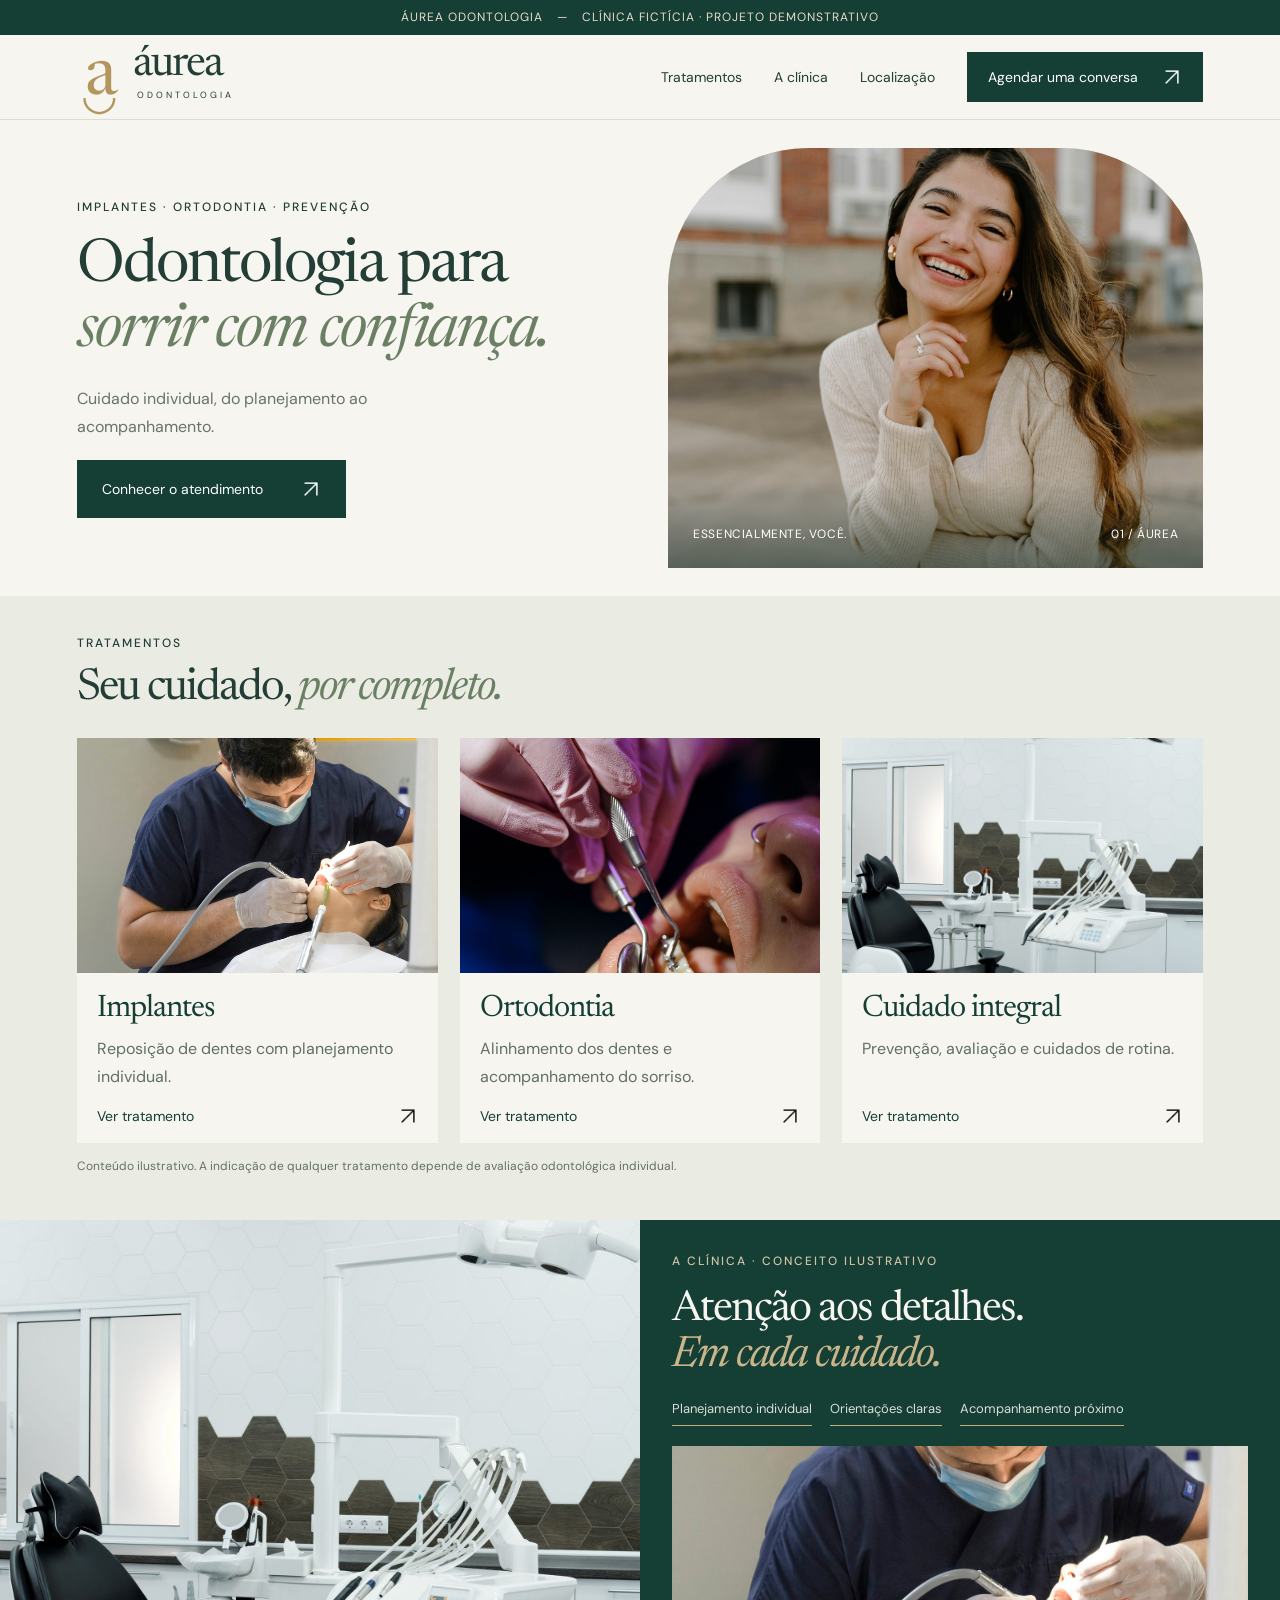
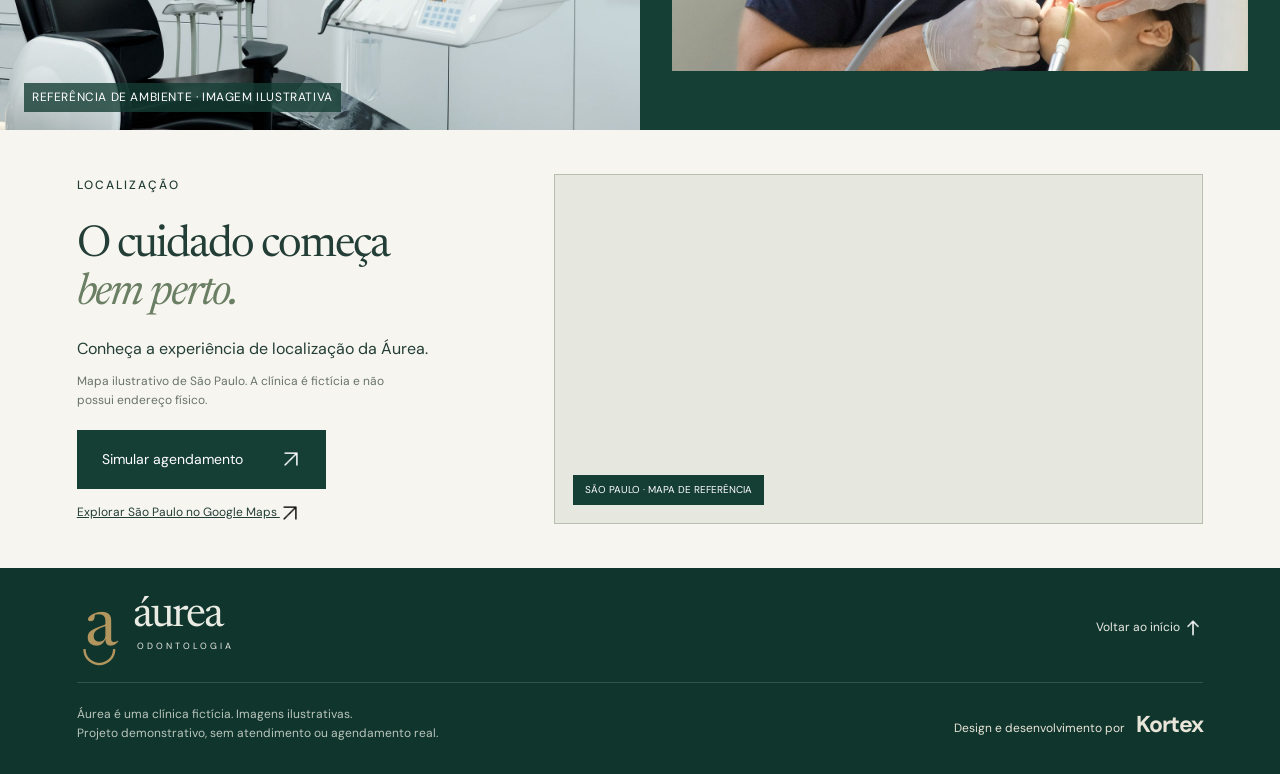
==== commit 73ee6385: "Constrain Aurea PNG icons independently of treatment photos" ====
--- a/aurea-odontologia/index.html
+++ b/aurea-odontologia/index.html
@@ -1,4 +1,4 @@
-<!doctype html><html lang="pt-BR"><head><meta charset="utf-8"><meta name="viewport" content="width=device-width,initial-scale=1"><meta name="description" content="Áurea Odontologia. Um conceito de cuidado com tempo, escuta e naturalidade. Projeto demonstrativo por Kortex."><meta name="theme-color" content="#153e35"><title>Áurea Odontologia — Cuidado que começa em você</title><link rel="icon" href="assets/favicon.svg"><link rel="stylesheet" href="style.css"></head><body>
+<!doctype html><html lang="pt-BR"><head><meta charset="utf-8"><meta name="viewport" content="width=device-width,initial-scale=1"><meta name="description" content="Áurea Odontologia. Um conceito de cuidado com tempo, escuta e naturalidade. Projeto demonstrativo por Kortex."><meta name="theme-color" content="#153e35"><title>Áurea Odontologia — Cuidado que começa em você</title><link rel="icon" href="assets/favicon.svg"><link rel="stylesheet" href="style.css?v=png-fix-2"></head><body>
 <div class="demo-bar">ÁUREA ODONTOLOGIA <span>—</span> CLÍNICA FICTÍCIA · PROJETO DEMONSTRATIVO</div>
 <header><a class="brand" href="#inicio" aria-label="Áurea Odontologia, início"><span class="brand-symbol" aria-hidden="true">a<span>◡</span></span><span>áurea<small>ODONTOLOGIA</small></span></a><button class="menu-toggle" aria-expanded="false" aria-controls="navigation">Menu <span><img class="ui-icon" src="assets/icons/menu.png" width="24" height="24" alt="" aria-hidden="true"></span></button><nav id="navigation" aria-label="Navegação principal"><a href="#cuidados">Tratamentos</a><a href="#espaco">A clínica</a><a href="#localizacao">Localização</a><button class="button small" data-book>Agendar uma conversa <span><img class="ui-icon" src="assets/icons/arrow-ne.png" width="24" height="24" alt="" aria-hidden="true"></span></button></nav></header>
 <main><section class="hero" id="inicio"><div class="hero-copy"><p class="eyebrow">IMPLANTES · ORTODONTIA · PREVENÇÃO</p><h1>Odontologia para <br><em>sorrir com confiança.</em></h1><p class="intro">Cuidado individual, do planejamento ao acompanhamento.</p><button class="button" data-book>Conhecer o atendimento <span><img class="ui-icon" src="assets/icons/arrow-ne.png" width="24" height="24" alt="" aria-hidden="true"></span></button></div><div class="hero-photo"><img src="assets/sorriso.jpg" alt="Retrato ilustrativo de uma mulher com sorriso natural" fetchpriority="high" width="1000" height="1200"><div class="photo-label"><span>ESSENCIALMENTE, VOCÊ.</span><span>01 / ÁUREA</span></div></div></section>
--- a/aurea-odontologia/style.css
+++ b/aurea-odontologia/style.css
@@ -5,8 +5,8 @@
 /* Leitura confortável em conteúdo e controles. */
 .essence-text,.treatment p,.section-heading>p,.space-copy>p:not(.eyebrow),.invitation>p:not(.eyebrow),dialog>p:not(.eyebrow),.message-preview p{font-size:16px}nav,nav a,.button.small,.text-link,.space-detail,dialog label{font-size:14px}.fine-print,.hero-note,.invitation small,dialog small,.footer-bottom p,.scroll-link{font-size:12px}.demo-bar{font-size:12px;letter-spacing:1px}.eyebrow{font-size:12px}.photo-label,.space-image>span{font-size:12px;letter-spacing:.6px}.message-preview span{font-size:12px;letter-spacing:.6px}@media(max-width:700px){.demo-bar{font-size:10px;letter-spacing:.1px}.hero .eyebrow,.invitation .eyebrow{font-size:11px}nav{top:117px}.photo-label,.space-image>span{font-size:10px}.hero-note{font-size:12px}.hero h1 em{white-space:normal}}
 /* Revisão: serviços e fotografia em primeiro plano. */
-.brand-symbol{position:relative;border:0;border-radius:0;width:44px;height:52px;font-family:'Newsreader',Georgia,serif;font-size:65px;line-height:.85;letter-spacing:-4px;padding:0;color:#b2965d}.brand-symbol>span{position:absolute;bottom:-5px;left:4px;font-family:Georgia,serif;font-size:42px;line-height:.6;letter-spacing:0}.brand{gap:12px}header{height:85px}.hero{min-height:0;padding:28px 6%;gap:5%;align-items:center}.hero-copy{padding:20px 0}.hero h1{font-size:clamp(44px,4.7vw,68px);letter-spacing:-2px}.hero h1 em{white-space:normal}.hero .eyebrow{margin-bottom:18px}.hero .intro{margin:20px 0;max-width:330px}.hero-photo{min-height:420px;border-radius:140px 140px 0 0}.section{padding:44px 6%}.care{padding-top:38px}.section-heading h2{font-size:44px}.section-heading .eyebrow{margin-bottom:13px}.treatments{gap:22px;border:0;margin-top:24px}.treatment,.treatment:first-child,.treatment:last-child{padding:0 0 16px;border:0;background:#f7f5ef;overflow:hidden}.treatment img{width:100%;height:235px;object-fit:cover;display:block;margin-bottom:19px}.treatment h3,.treatment p,.treatment .text-link{margin-left:20px;margin-right:20px}.treatment p{margin-top:10px;margin-bottom:15px}.treatment h3{font-size:31px}.fine-print{margin-top:14px}.space{grid-template-columns:1fr 1fr;gap:0}.space-image{min-height:510px}.space-copy{padding:32px}.space-copy h2{font-size:43px}.space-copy .eyebrow{margin-bottom:15px}.quality{display:flex;flex-wrap:wrap;gap:8px 18px;margin:20px 0;font-size:13px;color:#d7dfd7}.quality span{border-bottom:1px solid #bfac7e;padding-bottom:5px}.space-extra{width:100%;height:225px;object-fit:cover;display:block}.location{display:grid;grid-template-columns:.8fr 1.2fr;gap:45px;align-items:center}.location h2{font-size:44px}.location-copy>p:not(.eyebrow){font-size:16px;margin:18px 0 10px}.location small{display:block;color:var(--muted);font-size:12px;max-width:330px}.location .button{margin-top:20px}.map-link{display:block;font-size:12px;margin-top:14px;text-decoration:underline}.map-frame{position:relative;border:1px solid #b8bfae;background:#e6e8df;height:350px;padding:9px}.map-frame iframe{width:100%;height:100%;border:0}.map-caption{position:absolute;bottom:18px;left:18px;background:var(--green);color:white;padding:7px 12px;font-size:10px;pointer-events:none}.footer-top{padding-bottom:24px}footer{padding:30px 6% 18px}.footer-top>p{display:none}.footer-bottom{padding-top:10px}@media(max-width:1000px){nav{gap:15px}.hero h1{font-size:47px}.hero-photo{min-height:360px}.treatment img{height:195px}.space-copy{padding:26px}.space-copy h2{font-size:37px}.location{gap:25px}}@media(max-width:700px){header{height:73px}.brand-symbol{width:37px;height:44px;font-size:56px}.brand-symbol>span{font-size:35px;bottom:-4px}.hero{display:grid;grid-template-columns:1.1fr .9fr;padding:22px 5%;gap:18px}.hero-copy{padding:0}.hero h1{font-size:clamp(30px,5.4vw,41px);letter-spacing:-1px}.hero h1 br{display:none}.hero .eyebrow{font-size:9px;letter-spacing:.8px;margin-bottom:12px}.hero .intro{font-size:14px;margin:13px 0;line-height:1.5}.hero .button{padding:12px;font-size:12px;gap:12px}.hero-photo{height:280px;min-height:0;border-radius:80px 80px 0 0}.hero-photo img{object-position:52% 35%}.photo-label{display:none}nav{top:103px}.section{padding:30px 5%}.section-heading h2{font-size:34px}.section-heading .eyebrow{margin-bottom:10px}.treatments{gap:14px;margin-top:18px}.treatment,.treatment:first-child,.treatment:last-child{display:grid;grid-template-columns:125px 1fr;column-gap:16px;padding:0}.treatment img{grid-column:1;grid-row:1/4;height:100%;min-height:180px;margin:0}.treatment h3{margin:17px 15px 0 0;font-size:29px}.treatment p{margin:8px 15px 8px 0;font-size:14px}.treatment .text-link{margin:0 15px 12px 0;font-size:12px}.space{grid-template-columns:1fr 1fr}.space-image{min-height:400px}.space-copy{padding:24px 18px}.space-copy h2{font-size:30px}.space-copy .eyebrow{font-size:9px;letter-spacing:.8px}.quality{font-size:12px;gap:9px;margin:16px 0}.space-extra{height:150px}.space-image>span{font-size:8px;left:10px;right:10px}.location{grid-template-columns:1fr;gap:22px}.location h2{font-size:36px}.location .eyebrow{margin-bottom:12px}.map-frame{height:280px}.location-copy>p:not(.eyebrow){display:none}.location small{margin-top:13px;max-width:none}}@media(max-width:420px){.hero{grid-template-columns:1fr;gap:16px}.hero h1{font-size:40px;max-width:340px}.hero .intro{max-width:none;margin:10px 0 15px}.hero-photo{height:235px;border-radius:0}.hero-photo img{object-position:50% 29%}.hero .eyebrow{font-size:10px}.space{grid-template-columns:1fr}.space-image{min-height:290px}.space-copy{padding:22px 5%;display:grid;grid-template-columns:1fr 100px;gap:0 14px}.space-copy .eyebrow,.space-copy h2,.space-copy .quality{grid-column:1}.space-extra{grid-column:2;grid-row:1/4;height:100%;min-height:180px}.space-copy h2{font-size:30px}.quality{margin-bottom:0}.treatment,.treatment:first-child,.treatment:last-child{grid-template-columns:110px 1fr;column-gap:12px}.treatment h3{font-size:27px}.brand{font-size:34px}}
-@media(min-width:701px){.treatment,.treatment:first-child,.treatment:last-child{display:flex;flex-direction:column;align-items:stretch}.treatment .text-link{margin-top:auto}.treatment img{flex-shrink:0}}
+.brand-symbol{position:relative;border:0;border-radius:0;width:44px;height:52px;font-family:'Newsreader',Georgia,serif;font-size:65px;line-height:.85;letter-spacing:-4px;padding:0;color:#b2965d}.brand-symbol>span{position:absolute;bottom:-5px;left:4px;font-family:Georgia,serif;font-size:42px;line-height:.6;letter-spacing:0}.brand{gap:12px}header{height:85px}.hero{min-height:0;padding:28px 6%;gap:5%;align-items:center}.hero-copy{padding:20px 0}.hero h1{font-size:clamp(44px,4.7vw,68px);letter-spacing:-2px}.hero h1 em{white-space:normal}.hero .eyebrow{margin-bottom:18px}.hero .intro{margin:20px 0;max-width:330px}.hero-photo{min-height:420px;border-radius:140px 140px 0 0}.section{padding:44px 6%}.care{padding-top:38px}.section-heading h2{font-size:44px}.section-heading .eyebrow{margin-bottom:13px}.treatments{gap:22px;border:0;margin-top:24px}.treatment,.treatment:first-child,.treatment:last-child{padding:0 0 16px;border:0;background:#f7f5ef;overflow:hidden}.treatment > img{width:100%;height:235px;object-fit:cover;display:block;margin-bottom:19px}.treatment h3,.treatment p,.treatment .text-link{margin-left:20px;margin-right:20px}.treatment p{margin-top:10px;margin-bottom:15px}.treatment h3{font-size:31px}.fine-print{margin-top:14px}.space{grid-template-columns:1fr 1fr;gap:0}.space-image{min-height:510px}.space-copy{padding:32px}.space-copy h2{font-size:43px}.space-copy .eyebrow{margin-bottom:15px}.quality{display:flex;flex-wrap:wrap;gap:8px 18px;margin:20px 0;font-size:13px;color:#d7dfd7}.quality span{border-bottom:1px solid #bfac7e;padding-bottom:5px}.space-extra{width:100%;height:225px;object-fit:cover;display:block}.location{display:grid;grid-template-columns:.8fr 1.2fr;gap:45px;align-items:center}.location h2{font-size:44px}.location-copy>p:not(.eyebrow){font-size:16px;margin:18px 0 10px}.location small{display:block;color:var(--muted);font-size:12px;max-width:330px}.location .button{margin-top:20px}.map-link{display:block;font-size:12px;margin-top:14px;text-decoration:underline}.map-frame{position:relative;border:1px solid #b8bfae;background:#e6e8df;height:350px;padding:9px}.map-frame iframe{width:100%;height:100%;border:0}.map-caption{position:absolute;bottom:18px;left:18px;background:var(--green);color:white;padding:7px 12px;font-size:10px;pointer-events:none}.footer-top{padding-bottom:24px}footer{padding:30px 6% 18px}.footer-top>p{display:none}.footer-bottom{padding-top:10px}@media(max-width:1000px){nav{gap:15px}.hero h1{font-size:47px}.hero-photo{min-height:360px}.treatment > img{height:195px}.space-copy{padding:26px}.space-copy h2{font-size:37px}.location{gap:25px}}@media(max-width:700px){header{height:73px}.brand-symbol{width:37px;height:44px;font-size:56px}.brand-symbol>span{font-size:35px;bottom:-4px}.hero{display:grid;grid-template-columns:1.1fr .9fr;padding:22px 5%;gap:18px}.hero-copy{padding:0}.hero h1{font-size:clamp(30px,5.4vw,41px);letter-spacing:-1px}.hero h1 br{display:none}.hero .eyebrow{font-size:9px;letter-spacing:.8px;margin-bottom:12px}.hero .intro{font-size:14px;margin:13px 0;line-height:1.5}.hero .button{padding:12px;font-size:12px;gap:12px}.hero-photo{height:280px;min-height:0;border-radius:80px 80px 0 0}.hero-photo img{object-position:52% 35%}.photo-label{display:none}nav{top:103px}.section{padding:30px 5%}.section-heading h2{font-size:34px}.section-heading .eyebrow{margin-bottom:10px}.treatments{gap:14px;margin-top:18px}.treatment,.treatment:first-child,.treatment:last-child{display:grid;grid-template-columns:125px 1fr;column-gap:16px;padding:0}.treatment > img{grid-column:1;grid-row:1/4;height:100%;min-height:180px;margin:0}.treatment h3{margin:17px 15px 0 0;font-size:29px}.treatment p{margin:8px 15px 8px 0;font-size:14px}.treatment .text-link{margin:0 15px 12px 0;font-size:12px}.space{grid-template-columns:1fr 1fr}.space-image{min-height:400px}.space-copy{padding:24px 18px}.space-copy h2{font-size:30px}.space-copy .eyebrow{font-size:9px;letter-spacing:.8px}.quality{font-size:12px;gap:9px;margin:16px 0}.space-extra{height:150px}.space-image>span{font-size:8px;left:10px;right:10px}.location{grid-template-columns:1fr;gap:22px}.location h2{font-size:36px}.location .eyebrow{margin-bottom:12px}.map-frame{height:280px}.location-copy>p:not(.eyebrow){display:none}.location small{margin-top:13px;max-width:none}}@media(max-width:420px){.hero{grid-template-columns:1fr;gap:16px}.hero h1{font-size:40px;max-width:340px}.hero .intro{max-width:none;margin:10px 0 15px}.hero-photo{height:235px;border-radius:0}.hero-photo img{object-position:50% 29%}.hero .eyebrow{font-size:10px}.space{grid-template-columns:1fr}.space-image{min-height:290px}.space-copy{padding:22px 5%;display:grid;grid-template-columns:1fr 100px;gap:0 14px}.space-copy .eyebrow,.space-copy h2,.space-copy .quality{grid-column:1}.space-extra{grid-column:2;grid-row:1/4;height:100%;min-height:180px}.space-copy h2{font-size:30px}.quality{margin-bottom:0}.treatment,.treatment:first-child,.treatment:last-child{grid-template-columns:110px 1fr;column-gap:12px}.treatment h3{font-size:27px}.brand{font-size:34px}}
+@media(min-width:701px){.treatment,.treatment:first-child,.treatment:last-child{display:flex;flex-direction:column;align-items:stretch}.treatment .text-link{margin-top:auto}.treatment > img{flex-shrink:0}}
 /* Mobile: hierarquia ampla sem colunas estreitas ou fotos esticadas. */
 @media(max-width:700px){
  header{position:relative;height:76px}nav{top:100%}.demo-bar{font-size:10px;line-height:1.4;padding:7px 12px}
@@ -17,7 +17,7 @@
  .hero-photo{height:auto;min-height:0;width:100%;aspect-ratio:1.55;border-radius:4px;overflow:hidden}.hero-photo img{object-fit:cover;object-position:50% 31%}
  .section{padding:30px 5%}.section-heading h2{font-size:clamp(33px,8.5vw,43px);line-height:1.08}.section-heading .eyebrow{font-size:12px}
  .treatments{gap:12px;margin-top:20px}.treatment,.treatment:first-child,.treatment:last-child{display:grid;grid-template-columns:minmax(0,36%) minmax(0,1fr);grid-template-rows:auto 1fr auto;gap:0 14px;align-items:start;padding:0;min-height:200px}
- .treatment img{grid-column:1;grid-row:1/4;width:100%;height:100%;min-height:0;max-height:none;object-fit:cover;object-position:50% 58%;margin:0;align-self:stretch}
+ .treatment > img{grid-column:1;grid-row:1/4;width:100%;height:100%;min-height:0;max-height:none;object-fit:cover;object-position:50% 58%;margin:0;align-self:stretch}
  .treatment h3{grid-column:2;margin:17px 12px 0 0;font-size:28px;line-height:1.08;letter-spacing:-.8px}.treatment p{grid-column:2;margin:10px 12px 8px 0;font-size:15px;line-height:1.45}.treatment .text-link{grid-column:2;align-self:end;align-items:center;min-height:40px;margin:0 14px 7px 0;font-size:13px}
  .space{grid-template-columns:1fr}.space-image{min-height:0;aspect-ratio:1.35}.space-image img{object-position:50% 55%}.space-image>span{font-size:10px;line-height:1.4;left:12px;right:auto;max-width:calc(100% - 24px)}
  .space-copy{display:block;padding:24px 5%}.space-copy .eyebrow{font-size:11px;margin-bottom:12px}.space-copy h2{font-size:35px;line-height:1.1}.quality{font-size:14px;margin:18px 0 0;gap:10px 18px}.space-extra{display:none}
@@ -28,3 +28,6 @@
 
 /* Ícones PNG com dimensão estável e contraste nos botões. */
 .ui-icon{display:inline-block!important;width:24px!important;height:24px!important;min-width:24px;object-fit:contain;vertical-align:middle;transform:none!important;flex-shrink:0}.access-button .ui-icon,.button .ui-icon,footer .ui-icon{filter:brightness(0) invert(1)}.project:hover .access-button .ui-icon,.project:focus-visible .access-button .ui-icon{filter:none}.menu-toggle .ui-icon{width:22px!important;height:22px!important}.close .ui-icon{width:20px!important;height:20px!important}
+
+/* Ícones isolados das regras das fotografias dos tratamentos. */
+img.ui-icon{width:20px!important;height:20px!important;min-width:20px!important;min-height:0!important;max-width:20px!important;max-height:20px!important;aspect-ratio:1;object-fit:contain;object-position:center;margin:0!important;align-self:center;grid-area:auto;vertical-align:middle}.text-link b{display:inline-flex;align-items:center}.button>span,.menu-toggle>span{display:inline-flex;align-items:center}
